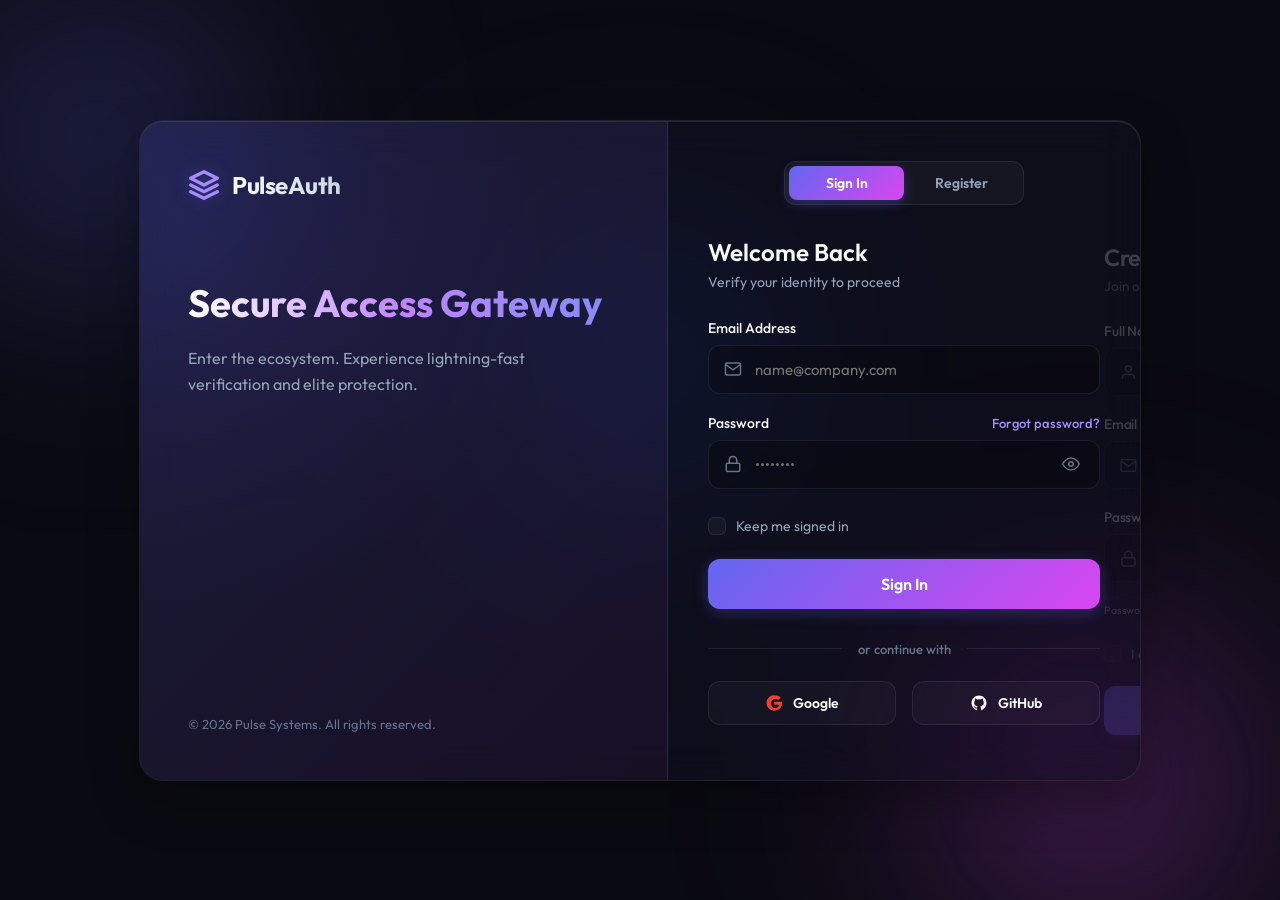
==== index.html @ 5c6af11a "Initial commit: PulseAuth glassmorphic login page" ====
<!DOCTYPE html>
<html lang="en">
<head>
    <meta charset="UTF-8">
    <meta name="viewport" content="width=device-width, initial-scale=1.0">
    <meta name="description" content="Access the PulseAuth ecosystem. Enter credentials for secure login or create a new user profile with real-time verification and multi-factor capabilities.">
    <title>PulseAuth | Secure Access Gateway</title>
    <link rel="stylesheet" href="style.css">
    <!-- Google Fonts -->
    <link rel="preconnect" href="https://fonts.googleapis.com">
    <link rel="preconnect" href="https://fonts.gstatic.com" crossorigin>
    <link href="https://fonts.googleapis.com/css2?family=Outfit:wght@300;400;500;600;700&display=swap" rel="stylesheet">
</head>
<body>
    <!-- Animated background gradient bubbles -->
    <div class="bg-blobs">
        <div class="blob blob-1"></div>
        <div class="blob blob-2"></div>
        <div class="blob blob-3"></div>
    </div>

    <!-- Main Card Container -->
    <main class="auth-container">
        <!-- Notification toast -->
        <div class="toast" id="toast-notification" aria-live="polite">
            <span class="toast-icon" id="toast-icon-wrapper"></span>
            <span class="toast-message" id="toast-msg-text"></span>
        </div>

        <div class="auth-card">
            <!-- Left Panel (Branding / Welcome) - Hidden on mobile, beautiful on desktop -->
            <section class="brand-panel">
                <div class="brand-content">
                    <div class="logo">
                        <svg viewBox="0 0 24 24" width="32" height="32" stroke="currentColor" stroke-width="2.5" fill="none" stroke-linecap="round" stroke-linejoin="round">
                            <polygon points="12 2 2 7 12 12 22 7 12 2"></polygon>
                            <polyline points="2 17 12 22 22 17"></polyline>
                            <polyline points="2 12 12 17 22 12"></polyline>
                        </svg>
                        <h1 class="logo-text" id="main-title">PulseAuth</h1>
                    </div>
                    <h2>Secure Access Gateway</h2>
                    <p>Enter the ecosystem. Experience lightning-fast verification and elite protection.</p>
                </div>
                <div class="brand-footer">
                    <span>© 2026 Pulse Systems. All rights reserved.</span>
                </div>
            </section>

            <!-- Right Panel (Forms) -->
            <section class="form-panel">
                <!-- Toggle Mode Header -->
                <div class="form-header">
                    <div class="tab-switcher">
                        <button type="button" class="tab-btn active" id="tab-login-btn">Sign In</button>
                        <button type="button" class="tab-btn" id="tab-signup-btn">Register</button>
                        <span class="tab-indicator" id="tab-slider-indicator"></span>
                    </div>
                </div>

                <!-- Forms Container -->
                <div class="forms-wrapper" id="forms-slider-wrapper">
                    <!-- Login Form -->
                    <form id="login-form-element" class="auth-form active" novalidate>
                        <div class="form-title">
                            <h3>Welcome Back</h3>
                            <p>Verify your identity to proceed</p>
                        </div>

                        <!-- Email Input Group -->
                        <div class="input-group" id="login-email-group">
                            <label for="login-email-field">Email Address</label>
                            <div class="input-wrapper">
                                <svg class="input-icon" viewBox="0 0 24 24" width="18" height="18" stroke="currentColor" stroke-width="2" fill="none">
                                    <path d="M4 4h16c1.1 0 2 .9 2 2v12c0 1.1-.9 2-2 2H4c-1.1 0-2-.9-2-2V6c0-1.1.9-2 2-2z"></path>
                                    <polyline points="22,6 12,13 2,6"></polyline>
                                </svg>
                                <input type="email" id="login-email-field" placeholder="name@company.com" autocomplete="email" required>
                                <span class="validation-status" id="login-email-status"></span>
                            </div>
                            <span class="error-msg" id="login-email-error"></span>
                        </div>

                        <!-- Password Input Group -->
                        <div class="input-group" id="login-password-group">
                            <div class="label-row">
                                <label for="login-password-field">Password</label>
                                <a href="#" class="forgot-link" id="forgot-password-link">Forgot password?</a>
                            </div>
                            <div class="input-wrapper">
                                <svg class="input-icon" viewBox="0 0 24 24" width="18" height="18" stroke="currentColor" stroke-width="2" fill="none">
                                    <rect x="3" y="11" width="18" height="11" rx="2" ry="2"></rect>
                                    <path d="M7 11V7a5 5 0 0 1 10 0v4"></path>
                                </svg>
                                <input type="password" id="login-password-field" placeholder="••••••••" required>
                                <button type="button" class="password-toggle" id="login-password-toggle-btn" aria-label="Toggle password visibility">
                                    <!-- Eye icon -->
                                    <svg class="eye-open" viewBox="0 0 24 24" width="18" height="18" stroke="currentColor" stroke-width="2" fill="none">
                                        <path d="M1 12s4-8 11-8 11 8 11 8-4 8-11 8-11-8-11-8z"></path>
                                        <circle cx="12" cy="12" r="3"></circle>
                                    </svg>
                                    <!-- Eye-off icon (hidden by default) -->
                                    <svg class="eye-closed hidden" viewBox="0 0 24 24" width="18" height="18" stroke="currentColor" stroke-width="2" fill="none">
                                        <path d="M17.94 17.94A10.07 10.07 0 0 1 12 20c-7 0-11-8-11-8a18.45 18.45 0 0 1 5.06-5.94M9.9 4.24A9.12 9.12 0 0 1 12 4c7 0 11 8 11 8a18.5 18.5 0 0 1-2.16 3.19m-6.72-1.07a3 3 0 1 1-4.24-4.24"></path>
                                        <line x1="1" y1="1" x2="23" y2="23"></line>
                                    </svg>
                                </button>
                                <span class="validation-status" id="login-password-status"></span>
                            </div>
                            <span class="error-msg" id="login-password-error"></span>
                        </div>

                        <!-- Remember Me -->
                        <div class="checkbox-row" id="login-remember-row">
                            <label class="custom-checkbox" for="login-remember-checkbox">
                                <input type="checkbox" id="login-remember-checkbox">
                                <span class="checkmark"></span>
                                <span class="label-text">Keep me signed in</span>
                            </label>
                        </div>

                        <!-- Submit Button -->
                        <button type="submit" class="submit-btn" id="login-submit-btn">
                            <span class="btn-text" id="login-btn-text">Sign In</span>
                            <span class="btn-loader hidden" id="login-btn-loader">
                                <svg class="spinner" viewBox="0 0 50 50">
                                    <circle class="path" cx="25" cy="25" r="20" fill="none" stroke-width="5"></circle>
                                </svg>
                            </span>
                        </button>

                        <!-- Social Logins -->
                        <div class="social-section" id="login-social-container">
                            <div class="divider">
                                <span>or continue with</span>
                            </div>
                            <div class="social-grid">
                                <button type="button" class="social-btn google-btn" id="login-google-btn">
                                    <svg viewBox="0 0 24 24" width="18" height="18">
                                        <path fill="#EA4335" d="M12.24 10.285V14.4h6.887c-.648 2.41-2.519 4.2-5.187 4.2-3.324 0-6.02-2.7-6.02-6.02s2.696-6.02 6.02-6.02c1.5 0 2.87.55 3.93 1.45l3.07-3.07C18.91 2.94 15.79 1.8 12.24 1.8 6.58 1.8 2 6.38 2 12s4.58 10.2 10.24 10.2c5.91 0 10.56-4.16 10.56-10.2 0-.62-.07-1.21-.2-1.785H12.24z"></path>
                                    </svg>
                                    <span>Google</span>
                                </button>
                                <button type="button" class="social-btn github-btn" id="login-github-btn">
                                    <svg viewBox="0 0 24 24" width="18" height="18" fill="currentColor">
                                        <path d="M12 2C6.477 2 2 6.477 2 12c0 4.42 2.865 8.166 6.839 9.489.5.092.682-.217.682-.482 0-.237-.008-.866-.013-1.7-2.782.603-3.369-1.34-3.369-1.34-.454-1.156-1.11-1.464-1.11-1.464-.908-.62.069-.608.069-.608 1.003.07 1.531 1.03 1.531 1.03.892 1.529 2.341 1.087 2.91.831.092-.646.35-1.086.636-1.336-2.22-.253-4.555-1.11-4.555-4.943 0-1.091.39-1.984 1.029-2.683-.103-.253-.446-1.27.098-2.647 0 0 .84-.269 2.75 1.025A9.564 9.564 0 0112 6.844c.85.004 1.705.115 2.504.337 1.909-1.294 2.747-1.025 2.747-1.025.546 1.377.203 2.394.1 2.647.64.699 1.028 1.592 1.028 2.683 0 3.842-2.339 4.687-4.566 4.935.359.309.678.919.678 1.852 0 1.336-.012 2.415-.012 2.743 0 .267.18.579.688.481C19.137 20.162 22 16.418 22 12c0-5.523-4.477-10-10-10z"></path>
                                    </svg>
                                    <span>GitHub</span>
                                </button>
                            </div>
                        </div>
                    </form>

                    <!-- Signup Form -->
                    <form id="signup-form-element" class="auth-form" novalidate>
                        <div class="form-title">
                            <h3>Create Account</h3>
                            <p>Join our secure ecosystem today</p>
                        </div>

                        <!-- Name Input Group -->
                        <div class="input-group" id="signup-name-group">
                            <label for="signup-name-field">Full Name</label>
                            <div class="input-wrapper">
                                <svg class="input-icon" viewBox="0 0 24 24" width="18" height="18" stroke="currentColor" stroke-width="2" fill="none">
                                    <path d="M20 21v-2a4 4 0 0 0-4-4H8a4 4 0 0 0-4 4v2"></path>
                                    <circle cx="12" cy="7" r="4"></circle>
                                </svg>
                                <input type="text" id="signup-name-field" placeholder="John Doe" autocomplete="name" required>
                                <span class="validation-status" id="signup-name-status"></span>
                            </div>
                            <span class="error-msg" id="signup-name-error"></span>
                        </div>

                        <!-- Email Input Group -->
                        <div class="input-group" id="signup-email-group">
                            <label for="signup-email-field">Email Address</label>
                            <div class="input-wrapper">
                                <svg class="input-icon" viewBox="0 0 24 24" width="18" height="18" stroke="currentColor" stroke-width="2" fill="none">
                                    <path d="M4 4h16c1.1 0 2 .9 2 2v12c0 1.1-.9 2-2 2H4c-1.1 0-2-.9-2-2V6c0-1.1.9-2 2-2z"></path>
                                    <polyline points="22,6 12,13 2,6"></polyline>
                                </svg>
                                <input type="email" id="signup-email-field" placeholder="name@company.com" autocomplete="email" required>
                                <span class="validation-status" id="signup-email-status"></span>
                            </div>
                            <span class="error-msg" id="signup-email-error"></span>
                        </div>

                        <!-- Password Input Group -->
                        <div class="input-group" id="signup-password-group">
                            <label for="signup-password-field">Password</label>
                            <div class="input-wrapper">
                                <svg class="input-icon" viewBox="0 0 24 24" width="18" height="18" stroke="currentColor" stroke-width="2" fill="none">
                                    <rect x="3" y="11" width="18" height="11" rx="2" ry="2"></rect>
                                    <path d="M7 11V7a5 5 0 0 1 10 0v4"></path>
                                </svg>
                                <input type="password" id="signup-password-field" placeholder="Min. 8 characters" required>
                                <button type="button" class="password-toggle" id="signup-password-toggle-btn" aria-label="Toggle password visibility">
                                    <!-- Eye icon -->
                                    <svg class="eye-open" viewBox="0 0 24 24" width="18" height="18" stroke="currentColor" stroke-width="2" fill="none">
                                        <path d="M1 12s4-8 11-8 11 8 11 8-4 8-11 8-11-8-11-8z"></path>
                                        <circle cx="12" cy="12" r="3"></circle>
                                    </svg>
                                    <!-- Eye-off icon (hidden by default) -->
                                    <svg class="eye-closed hidden" viewBox="0 0 24 24" width="18" height="18" stroke="currentColor" stroke-width="2" fill="none">
                                        <path d="M17.94 17.94A10.07 10.07 0 0 1 12 20c-7 0-11-8-11-8a18.45 18.45 0 0 1 5.06-5.94M9.9 4.24A9.12 9.12 0 0 1 12 4c7 0 11 8 11 8a18.5 18.5 0 0 1-2.16 3.19m-6.72-1.07a3 3 0 1 1-4.24-4.24"></path>
                                        <line x1="1" y1="1" x2="23" y2="23"></line>
                                    </svg>
                                </button>
                                <span class="validation-status" id="signup-password-status"></span>
                            </div>
                            <!-- Password Strength Indicator -->
                            <div class="password-strength-meter" id="signup-password-strength-meter">
                                <div class="meter-bar"><div class="meter-fill" id="strength-fill"></div></div>
                                <span class="meter-label" id="strength-label">Password strength: Weak</span>
                            </div>
                            <span class="error-msg" id="signup-password-error"></span>
                        </div>

                        <!-- Terms of Service -->
                        <div class="checkbox-row" id="signup-terms-row">
                            <label class="custom-checkbox" for="signup-terms-checkbox">
                                <input type="checkbox" id="signup-terms-checkbox" required>
                                <span class="checkmark"></span>
                                <span class="label-text">I agree to the <a href="#" class="inline-link" id="terms-link">Terms of Service</a> & <a href="#" class="inline-link" id="privacy-link">Privacy Policy</a></span>
                            </label>
                        </div>

                        <!-- Submit Button -->
                        <button type="submit" class="submit-btn" id="signup-submit-btn">
                            <span class="btn-text" id="signup-btn-text">Create Account</span>
                            <span class="btn-loader hidden" id="signup-btn-loader">
                                <svg class="spinner" viewBox="0 0 50 50">
                                    <circle class="path" cx="25" cy="25" r="20" fill="none" stroke-width="5"></circle>
                                </svg>
                            </span>
                        </button>
                    </form>
                </div>
            </section>
        </div>
    </main>

    <!-- Script file -->
    <script src="app.js"></script>
</body>
</html>
---- style.css ----
/* -------------------------------------------------------------
   PulseAuth Core Stylesheet
   Design Paradigm: Premium Glassmorphism, Dark-mode, Dynamic Gradients
------------------------------------------------------------- */

/* Google Fonts Import */
@import url('https://fonts.googleapis.com/css2?family=Outfit:wght@300;400;500;600;700&display=swap');

/* CSS Variables */
:root {
    --bg-primary: #0a0a12;
    --bg-card: rgba(18, 18, 29, 0.6);
    --border-color: rgba(255, 255, 255, 0.08);
    --border-focus: #8b5cf6; /* Vibrant violet */
    
    /* Brand Gradient Colors */
    --gradient-start: #6366f1; /* Indigo */
    --gradient-end: #d946ef;   /* Fuchsia */
    --gradient-glow: rgba(99, 102, 241, 0.3);
    
    /* Text Colors */
    --text-primary: #f8fafc;
    --text-secondary: #94a3b8;
    --text-muted: #64748b;
    --text-link: #a78bfa;
    
    /* Validation Colors */
    --color-success: #10b981;
    --color-warning: #f59e0b;
    --color-error: #ef4444;
    
    /* Fonts and Animation Speeds */
    --font-main: 'Outfit', -apple-system, BlinkMacSystemFont, 'Segoe UI', Roboto, sans-serif;
    --transition-smooth: all 0.3s cubic-bezier(0.4, 0, 0.2, 1);
    --transition-bounce: all 0.5s cubic-bezier(0.34, 1.56, 0.64, 1);
}

/* 1. Global Reset & Body */
* {
    margin: 0;
    padding: 0;
    box-sizing: border-box;
}

body {
    font-family: var(--font-main);
    background-color: var(--bg-primary);
    color: var(--text-primary);
    min-height: 100vh;
    display: flex;
    justify-content: center;
    align-items: center;
    overflow-x: hidden;
    position: relative;
}

/* 2. Floating Background Blobs */
.bg-blobs {
    position: absolute;
    width: 100%;
    height: 100%;
    top: 0;
    left: 0;
    z-index: 0;
    overflow: hidden;
    pointer-events: none;
}

.blob {
    position: absolute;
    border-radius: 50%;
    filter: blur(100px);
    opacity: 0.35;
    mix-blend-mode: screen;
}

.blob-1 {
    width: 450px;
    height: 450px;
    background: radial-gradient(circle, var(--gradient-start) 0%, rgba(99,102,241,0) 70%);
    top: -10%;
    left: -10%;
    animation: float 25s infinite alternate ease-in-out;
}

.blob-2 {
    width: 500px;
    height: 500px;
    background: radial-gradient(circle, var(--gradient-end) 0%, rgba(217,70,239,0) 70%);
    bottom: -15%;
    right: -5%;
    animation: float 30s infinite alternate-reverse ease-in-out;
}

.blob-3 {
    width: 350px;
    height: 350px;
    background: radial-gradient(circle, #3b82f6 0%, rgba(59,130,246,0) 70%);
    top: 40%;
    left: 50%;
    transform: translate(-50%, -50%);
    animation: float 20s infinite alternate ease-in-out;
}

@keyframes float {
    0% {
        transform: translate(0, 0) scale(1);
    }
    50% {
        transform: translate(50px, -40px) scale(1.1);
    }
    100% {
        transform: translate(-30px, 50px) scale(0.9);
    }
}

/* 3. Main Auth Container & Card */
.auth-container {
    position: relative;
    z-index: 10;
    width: 100%;
    max-width: 1050px;
    padding: 24px;
    display: flex;
    justify-content: center;
    align-items: center;
}

.auth-card {
    background: var(--bg-card);
    border: 1px solid var(--border-color);
    border-radius: 24px;
    box-shadow: 0 20px 50px rgba(0, 0, 0, 0.3),
                inset 0 1px 0 rgba(255, 255, 255, 0.1);
    backdrop-filter: blur(20px) saturate(180%);
    -webkit-backdrop-filter: blur(20px) saturate(180%);
    width: 100%;
    display: flex;
    overflow: hidden;
    min-height: 640px;
}

/* 4. Left Panel (Brand Branding) */
.brand-panel {
    flex: 1.1;
    background: linear-gradient(135deg, rgba(99, 102, 241, 0.15) 0%, rgba(217, 70, 239, 0.05) 100%);
    border-right: 1px solid var(--border-color);
    padding: 48px;
    display: flex;
    flex-direction: column;
    justify-content: space-between;
    position: relative;
    overflow: hidden;
}

.brand-panel::before {
    content: '';
    position: absolute;
    top: 0;
    left: 0;
    width: 100%;
    height: 100%;
    background: radial-gradient(circle at 10% 20%, rgba(99, 102, 241, 0.1) 0%, transparent 50%);
    pointer-events: none;
}

.brand-content {
    position: relative;
    z-index: 2;
}

.logo {
    display: flex;
    align-items: center;
    gap: 12px;
    color: var(--text-primary);
    margin-bottom: 80px;
}

.logo svg {
    color: var(--text-link);
    filter: drop-shadow(0 0 8px var(--gradient-glow));
}

.logo-text {
    font-size: 24px;
    font-weight: 700;
    letter-spacing: -0.5px;
    background: linear-gradient(to right, var(--text-primary), #cbd5e1);
    -webkit-background-clip: text;
    -webkit-text-fill-color: transparent;
}

.brand-panel h2 {
    font-size: 38px;
    font-weight: 700;
    line-height: 1.2;
    margin-bottom: 20px;
    background: linear-gradient(to right, #ffffff, #c084fc, #818cf8);
    -webkit-background-clip: text;
    -webkit-text-fill-color: transparent;
}

.brand-panel p {
    color: var(--text-secondary);
    font-size: 16px;
    line-height: 1.6;
    max-width: 380px;
}

.brand-footer {
    color: var(--text-muted);
    font-size: 13px;
}

/* 5. Right Panel (Forms) */
.form-panel {
    flex: 1;
    padding: 40px;
    display: flex;
    flex-direction: column;
    overflow: hidden;
}

.form-header {
    margin-bottom: 32px;
    display: flex;
    justify-content: center;
}

/* Tab Switcher */
.tab-switcher {
    background: rgba(255, 255, 255, 0.04);
    border: 1px solid var(--border-color);
    border-radius: 12px;
    padding: 4px;
    display: flex;
    position: relative;
    width: 240px;
    isolation: isolate;
}

.tab-btn {
    flex: 1;
    background: transparent;
    border: none;
    color: var(--text-secondary);
    font-family: var(--font-main);
    font-size: 14px;
    font-weight: 600;
    padding: 8px 0;
    cursor: pointer;
    z-index: 2;
    transition: var(--transition-smooth);
}

.tab-btn.active {
    color: var(--text-primary);
}

.tab-indicator {
    position: absolute;
    top: 4px;
    left: 4px;
    bottom: 4px;
    width: calc(50% - 4px);
    background: linear-gradient(135deg, var(--gradient-start) 0%, var(--gradient-end) 100%);
    border-radius: 8px;
    z-index: 1;
    box-shadow: 0 4px 12px rgba(99, 102, 241, 0.3);
    transition: transform 0.4s cubic-bezier(0.25, 1, 0.5, 1);
}

/* 6. Forms Slider Mechanics */
.forms-wrapper {
    display: flex;
    width: 200%;
    flex: 1;
    transition: transform 0.6s cubic-bezier(0.76, 0, 0.24, 1);
}

.auth-form {
    width: 50%;
    display: flex;
    flex-direction: column;
    transition: opacity 0.5s ease, transform 0.5s ease;
    opacity: 0.2;
    pointer-events: none;
    transform: scale(0.98);
}

.auth-form.active {
    opacity: 1;
    pointer-events: all;
    transform: scale(1);
}

/* 7. Form Typography & Groups */
.form-title {
    margin-bottom: 28px;
}

.form-title h3 {
    font-size: 24px;
    font-weight: 600;
    margin-bottom: 6px;
    color: var(--text-primary);
}

.form-title p {
    color: var(--text-secondary);
    font-size: 14px;
}

.input-group {
    margin-bottom: 20px;
    display: flex;
    flex-direction: column;
    gap: 8px;
}

.input-group label {
    font-size: 14px;
    font-weight: 500;
    color: var(--text-primary);
}

.label-row {
    display: flex;
    justify-content: space-between;
    align-items: center;
}

.forgot-link {
    font-size: 13px;
    color: var(--text-link);
    text-decoration: none;
    font-weight: 500;
    transition: var(--transition-smooth);
}

.forgot-link:hover {
    color: #c084fc;
    text-shadow: 0 0 6px rgba(167, 139, 250, 0.4);
}

/* Input Wrapper & Field */
.input-wrapper {
    position: relative;
    display: flex;
    align-items: center;
}

.input-wrapper input {
    width: 100%;
    background: rgba(0, 0, 0, 0.25);
    border: 1px solid var(--border-color);
    border-radius: 12px;
    padding: 14px 16px 14px 46px;
    color: var(--text-primary);
    font-family: var(--font-main);
    font-size: 15px;
    outline: none;
    transition: var(--transition-smooth);
}

.input-wrapper input:focus {
    border-color: var(--border-focus);
    background: rgba(0, 0, 0, 0.4);
    box-shadow: 0 0 0 4px rgba(139, 92, 246, 0.15);
}

.input-icon {
    position: absolute;
    left: 16px;
    color: var(--text-muted);
    transition: var(--transition-smooth);
    pointer-events: none;
}

.input-wrapper input:focus ~ .input-icon {
    color: var(--border-focus);
}

/* Password Toggle Eye Button */
.password-toggle {
    position: absolute;
    right: 16px;
    background: none;
    border: none;
    color: var(--text-muted);
    cursor: pointer;
    padding: 4px;
    display: flex;
    align-items: center;
    justify-content: center;
    transition: var(--transition-smooth);
    border-radius: 4px;
}

.password-toggle:hover {
    color: var(--text-primary);
}

.password-toggle:focus-visible {
    outline: 2px solid var(--border-focus);
}

.hidden {
    display: none !important;
}

/* Real-Time Input States Styles */
.input-group.success input {
    border-color: var(--color-success);
    box-shadow: 0 0 0 4px rgba(16, 185, 129, 0.1);
}

.input-group.error input {
    border-color: var(--color-error);
    box-shadow: 0 0 0 4px rgba(239, 68, 68, 0.1);
}

/* Green Check & Red Warning icons in inputs */
.validation-status {
    position: absolute;
    right: 48px; /* Offset to allow room for eye toggle if password */
    display: flex;
    align-items: center;
    pointer-events: none;
    opacity: 0;
    transform: scale(0.8);
    transition: var(--transition-bounce);
}

/* For non-password fields, we can shift right a bit */
.input-group:not(#login-password-group):not(#signup-password-group) .validation-status {
    right: 16px;
}

.input-group.success .validation-status {
    opacity: 1;
    transform: scale(1);
    color: var(--color-success);
}

.input-group.error .validation-status {
    opacity: 1;
    transform: scale(1);
    color: var(--color-error);
}

.validation-status::before {
    content: '';
    display: inline-block;
    width: 16px;
    height: 16px;
}

.input-group.success .validation-status::before {
    /* SVG checkmark */
    background: url("data:image/svg+xml,%3Csvg xmlns='http://www.w3.org/2000/svg' viewBox='0 0 24 24' fill='none' stroke='%2310b981' stroke-width='3' stroke-linecap='round' stroke-linejoin='round'%3E%3Cpolyline points='20 6 9 17 4 12'%3E%3C/polyline%3E%3C/svg%3E") no-repeat center;
}

.input-group.error .validation-status::before {
    /* SVG alert-circle */
    background: url("data:image/svg+xml,%3Csvg xmlns='http://www.w3.org/2000/svg' viewBox='0 0 24 24' fill='none' stroke='%23ef4444' stroke-width='3' stroke-linecap='round' stroke-linejoin='round'%3E%3Ccircle cx='12' cy='12' r='10'%3E%3C/circle%3E%3Cline x1='12' y1='8' x2='12' y2='12'%3E%3C/line%3E%3Cline x1='12' y1='16' x2='12.01' y2='16'%3E%3C/line%3E%3C/svg%3E") no-repeat center;
}

/* Error messages below inputs */
.error-msg {
    font-size: 12px;
    color: var(--color-error);
    margin-top: 2px;
    display: none;
    animation: slideDown 0.3s ease forwards;
}

.input-group.error .error-msg {
    display: block;
}

@keyframes slideDown {
    from {
        opacity: 0;
        transform: translateY(-5px);
    }
    to {
        opacity: 1;
        transform: translateY(0);
    }
}

/* Password Strength Meter */
.password-strength-meter {
    margin-top: 6px;
    display: flex;
    flex-direction: column;
    gap: 4px;
}

.meter-bar {
    height: 4px;
    background: rgba(255, 255, 255, 0.05);
    border-radius: 2px;
    overflow: hidden;
}

.meter-fill {
    height: 100%;
    width: 0%;
    background: var(--text-muted);
    transition: var(--transition-smooth);
}

.meter-label {
    font-size: 11px;
    font-weight: 500;
    color: var(--text-secondary);
}

/* 8. Custom Checkbox */
.checkbox-row {
    margin: 8px 0 24px 0;
}

.custom-checkbox {
    display: flex;
    align-items: center;
    position: relative;
    padding-left: 28px;
    cursor: pointer;
    font-size: 14px;
    color: var(--text-secondary);
    user-select: none;
}

.custom-checkbox input {
    position: absolute;
    opacity: 0;
    cursor: pointer;
    height: 0;
    width: 0;
}

.checkmark {
    position: absolute;
    top: 50%;
    left: 0;
    transform: translateY(-50%);
    height: 18px;
    width: 18px;
    background-color: rgba(255, 255, 255, 0.04);
    border: 1px solid var(--border-color);
    border-radius: 6px;
    transition: var(--transition-smooth);
}

.custom-checkbox:hover input ~ .checkmark {
    border-color: var(--text-muted);
}

.custom-checkbox input:checked ~ .checkmark {
    background: linear-gradient(135deg, var(--gradient-start) 0%, var(--gradient-end) 100%);
    border-color: transparent;
    box-shadow: 0 4px 10px rgba(99, 102, 241, 0.25);
}

.checkmark:after {
    content: "";
    position: absolute;
    display: none;
}

.custom-checkbox input:checked ~ .checkmark:after {
    display: block;
}

.custom-checkbox .checkmark:after {
    left: 6px;
    top: 2px;
    width: 4px;
    height: 8px;
    border: solid white;
    border-width: 0 2px 2px 0;
    transform: rotate(45deg);
}

.custom-checkbox .inline-link {
    color: var(--text-link);
    text-decoration: none;
    font-weight: 500;
    transition: var(--transition-smooth);
}

.custom-checkbox .inline-link:hover {
    color: #c084fc;
}

/* 9. Buttons (Submit & Socials) */
.submit-btn {
    width: 100%;
    background: linear-gradient(135deg, var(--gradient-start) 0%, var(--gradient-end) 100%);
    border: none;
    border-radius: 12px;
    padding: 15px 0;
    color: white;
    font-family: var(--font-main);
    font-size: 16px;
    font-weight: 600;
    cursor: pointer;
    display: flex;
    justify-content: center;
    align-items: center;
    position: relative;
    overflow: hidden;
    box-shadow: 0 4px 15px rgba(99, 102, 241, 0.3);
    transition: var(--transition-bounce);
}

.submit-btn:hover {
    transform: translateY(-2px);
    box-shadow: 0 8px 24px rgba(217, 70, 239, 0.4),
                0 0 0 2px rgba(255, 255, 255, 0.15);
}

.submit-btn:active {
    transform: translateY(1px);
}

.btn-loader {
    display: flex;
    align-items: center;
    justify-content: center;
    position: absolute;
}

.btn-text.hidden {
    opacity: 0;
}

/* Spinner Styles */
.spinner {
    animation: rotate 2s linear infinite;
    width: 24px;
    height: 24px;
}

.spinner .path {
    stroke: #ffffff;
    stroke-linecap: round;
    animation: dash 1.5s ease-in-out infinite;
}

@keyframes rotate {
    100% {
        transform: rotate(360deg);
    }
}

@keyframes dash {
    0% {
        stroke-dasharray: 1, 150;
        stroke-dashoffset: 0;
    }
    50% {
        stroke-dasharray: 90, 150;
        stroke-dashoffset: -35;
    }
    100% {
        stroke-dasharray: 90, 150;
        stroke-dashoffset: -124;
    }
}

/* Social Section styling */
.social-section {
    margin-top: 32px;
}

.divider {
    display: flex;
    align-items: center;
    text-align: center;
    margin-bottom: 24px;
}

.divider::before,
.divider::after {
    content: '';
    flex: 1;
    border-bottom: 1px solid var(--border-color);
}

.divider span {
    padding: 0 16px;
    font-size: 13px;
    color: var(--text-muted);
    font-weight: 500;
}

.social-grid {
    display: flex;
    gap: 16px;
}

.social-btn {
    flex: 1;
    background: rgba(255, 255, 255, 0.03);
    border: 1px solid var(--border-color);
    border-radius: 12px;
    padding: 12px 0;
    color: var(--text-primary);
    font-family: var(--font-main);
    font-size: 14px;
    font-weight: 600;
    cursor: pointer;
    display: flex;
    justify-content: center;
    align-items: center;
    gap: 10px;
    transition: var(--transition-smooth);
}

.social-btn:hover {
    background: rgba(255, 255, 255, 0.06);
    border-color: var(--text-muted);
    transform: translateY(-1px);
}

.social-btn:active {
    transform: translateY(0);
}

.google-btn svg {
    /* Google colors are hardcoded inside SVG paths, only path needs matching layout */
}

.github-btn svg {
    color: var(--text-primary);
}

/* 10. Toast Notification System */
.toast {
    position: fixed;
    top: 30px;
    right: 30px;
    background: rgba(18, 18, 29, 0.85);
    border: 1px solid var(--border-color);
    border-radius: 16px;
    padding: 16px 24px;
    display: flex;
    align-items: center;
    gap: 12px;
    box-shadow: 0 10px 30px rgba(0, 0, 0, 0.4);
    backdrop-filter: blur(15px);
    -webkit-backdrop-filter: blur(15px);
    z-index: 1000;
    transform: translateY(-100px) scale(0.9);
    opacity: 0;
    pointer-events: none;
    transition: all 0.5s cubic-bezier(0.175, 0.885, 0.32, 1.275);
}

.toast.show {
    transform: translateY(0) scale(1);
    opacity: 1;
    pointer-events: all;
}

.toast-icon {
    width: 20px;
    height: 20px;
    display: flex;
    align-items: center;
    justify-content: center;
}

.toast-message {
    font-size: 14px;
    font-weight: 500;
    color: var(--text-primary);
}

/* Toast Success / Error Sub-States */
.toast.success {
    border-color: rgba(16, 185, 129, 0.3);
}

.toast.success .toast-icon {
    color: var(--color-success);
    /* Checkmark SVG */
    background: url("data:image/svg+xml,%3Csvg xmlns='http://www.w3.org/2000/svg' viewBox='0 0 24 24' fill='none' stroke='%2310b981' stroke-width='3' stroke-linecap='round' stroke-linejoin='round'%3E%3Cpolyline points='20 6 9 17 4 12'%3E%3C/polyline%3E%3C/svg%3E") no-repeat center;
}

.toast.error {
    border-color: rgba(239, 68, 68, 0.3);
}

.toast.error .toast-icon {
    color: var(--color-error);
    /* Alert SVG */
    background: url("data:image/svg+xml,%3Csvg xmlns='http://www.w3.org/2000/svg' viewBox='0 0 24 24' fill='none' stroke='%23ef4444' stroke-width='3' stroke-linecap='round' stroke-linejoin='round'%3E%3Ccircle cx='12' cy='12' r='10'%3E%3C/circle%3E%3Cline x1='12' y1='8' x2='12' y2='12'%3E%3C/line%3E%3Cline x1='12' y1='16' x2='12.01' y2='16'%3E%3C/line%3E%3C/svg%3E") no-repeat center;
}

/* 11. Responsive Layout adjustments */
@media (max-width: 900px) {
    .auth-card {
        flex-direction: column;
        max-width: 480px;
        min-height: auto;
    }

    .brand-panel {
        padding: 40px;
        border-right: none;
        border-bottom: 1px solid var(--border-color);
    }

    .logo {
        margin-bottom: 24px;
    }

    .brand-panel h2 {
        font-size: 28px;
        margin-bottom: 12px;
    }

    .brand-panel p {
        font-size: 14px;
    }

    .brand-footer {
        display: none; /* Hide brand footer on mobile to save vertical space */
    }

    .form-panel {
        padding: 36px 24px;
    }
}

@media (max-width: 480px) {
    .auth-container {
        padding: 12px;
    }

    .auth-card {
        border-radius: 20px;
    }

    .brand-panel {
        padding: 30px 20px;
    }

    .form-panel {
        padding: 24px 16px;
    }

    .social-grid {
        flex-direction: column;
        gap: 10px;
    }
}
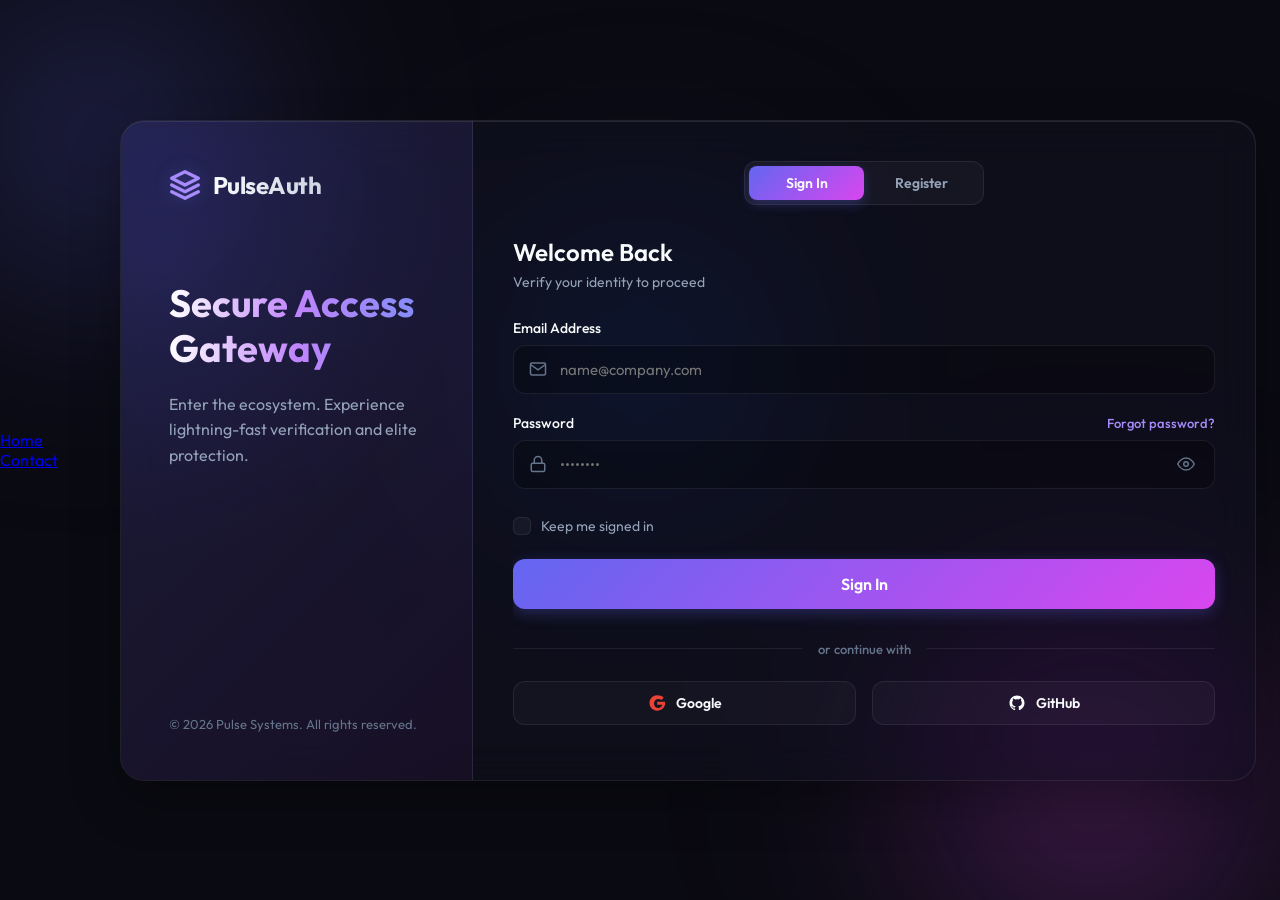
==== commit 78817850: "Add navigation menu to index.html Added navigation links to Home and Contact pages." ====
--- a/index.html
+++ b/index.html
@@ -12,6 +12,10 @@
     <link href="https://fonts.googleapis.com/css2?family=Outfit:wght@300;400;500;600;700&display=swap" rel="stylesheet">
 </head>
 <body>
+    <nav>
+        <a href="index.html">Home</a>
+        <a href="contact.html">Contact</a>
+    </nav>
     <!-- Animated background gradient bubbles -->
     <div class="bg-blobs">
         <div class="blob blob-1"></div>
--- a/style.css
+++ b/style.css
@@ -11,24 +11,27 @@
     --bg-primary: #0a0a12;
     --bg-card: rgba(18, 18, 29, 0.6);
     --border-color: rgba(255, 255, 255, 0.08);
-    --border-focus: #8b5cf6; /* Vibrant violet */
-    
+    --border-focus: #8b5cf6;
+    /* Vibrant violet */
+
     /* Brand Gradient Colors */
-    --gradient-start: #6366f1; /* Indigo */
-    --gradient-end: #d946ef;   /* Fuchsia */
+    --gradient-start: #6366f1;
+    /* Indigo */
+    --gradient-end: #d946ef;
+    /* Fuchsia */
     --gradient-glow: rgba(99, 102, 241, 0.3);
-    
+
     /* Text Colors */
     --text-primary: #f8fafc;
     --text-secondary: #94a3b8;
     --text-muted: #64748b;
     --text-link: #a78bfa;
-    
+
     /* Validation Colors */
     --color-success: #10b981;
     --color-warning: #f59e0b;
     --color-error: #ef4444;
-    
+
     /* Fonts and Animation Speeds */
     --font-main: 'Outfit', -apple-system, BlinkMacSystemFont, 'Segoe UI', Roboto, sans-serif;
     --transition-smooth: all 0.3s cubic-bezier(0.4, 0, 0.2, 1);
@@ -77,7 +80,7 @@
 .blob-1 {
     width: 450px;
     height: 450px;
-    background: radial-gradient(circle, var(--gradient-start) 0%, rgba(99,102,241,0) 70%);
+    background: radial-gradient(circle, var(--gradient-start) 0%, rgba(99, 102, 241, 0) 70%);
     top: -10%;
     left: -10%;
     animation: float 25s infinite alternate ease-in-out;
@@ -86,7 +89,7 @@
 .blob-2 {
     width: 500px;
     height: 500px;
-    background: radial-gradient(circle, var(--gradient-end) 0%, rgba(217,70,239,0) 70%);
+    background: radial-gradient(circle, var(--gradient-end) 0%, rgba(217, 70, 239, 0) 70%);
     bottom: -15%;
     right: -5%;
     animation: float 30s infinite alternate-reverse ease-in-out;
@@ -95,7 +98,7 @@
 .blob-3 {
     width: 350px;
     height: 350px;
-    background: radial-gradient(circle, #3b82f6 0%, rgba(59,130,246,0) 70%);
+    background: radial-gradient(circle, #3b82f6 0%, rgba(59, 130, 246, 0) 70%);
     top: 40%;
     left: 50%;
     transform: translate(-50%, -50%);
@@ -106,9 +109,11 @@
     0% {
         transform: translate(0, 0) scale(1);
     }
+
     50% {
         transform: translate(50px, -40px) scale(1.1);
     }
+
     100% {
         transform: translate(-30px, 50px) scale(0.9);
     }
@@ -119,11 +124,40 @@
     position: relative;
     z-index: 10;
     width: 100%;
-    max-width: 1050px;
+    max-width: 1200px;
     padding: 24px;
     display: flex;
     justify-content: center;
     align-items: center;
+}
+
+.forms-wrapper {
+    position: relative;
+    overflow: hidden;
+    min-height: 500px;
+    display: flex;
+    width: 200%;
+    flex: 1;
+    transition: transform 0.6s cubic-bezier(0.76, 0, 0.24, 1);
+}
+
+.auth-form {
+    width: 50%;
+    flex-shrink: 0;
+    display: flex;
+    flex-direction: column;
+    opacity: 0;
+    pointer-events: none;
+    visibility: hidden;
+    transform: scale(0.98);
+    transition: opacity 0.5s ease, transform 0.5s ease, visibility 0.5s ease;
+}
+
+.auth-form.active {
+    opacity: 1;
+    visibility: visible;
+    pointer-events: auto;
+    transform: scale(1);
 }
 
 .auth-card {
@@ -131,7 +165,7 @@
     border: 1px solid var(--border-color);
     border-radius: 24px;
     box-shadow: 0 20px 50px rgba(0, 0, 0, 0.3),
-                inset 0 1px 0 rgba(255, 255, 255, 0.1);
+        inset 0 1px 0 rgba(255, 255, 255, 0.1);
     backdrop-filter: blur(20px) saturate(180%);
     -webkit-backdrop-filter: blur(20px) saturate(180%);
     width: 100%;
@@ -142,7 +176,7 @@
 
 /* 4. Left Panel (Brand Branding) */
 .brand-panel {
-    flex: 1.1;
+    flex: 0.8;
     background: linear-gradient(135deg, rgba(99, 102, 241, 0.15) 0%, rgba(217, 70, 239, 0.05) 100%);
     border-right: 1px solid var(--border-color);
     padding: 48px;
@@ -215,7 +249,7 @@
 
 /* 5. Right Panel (Forms) */
 .form-panel {
-    flex: 1;
+    flex: 2.2;
     padding: 40px;
     display: flex;
     flex-direction: column;
@@ -271,29 +305,7 @@
     transition: transform 0.4s cubic-bezier(0.25, 1, 0.5, 1);
 }
 
-/* 6. Forms Slider Mechanics */
-.forms-wrapper {
-    display: flex;
-    width: 200%;
-    flex: 1;
-    transition: transform 0.6s cubic-bezier(0.76, 0, 0.24, 1);
-}
-
-.auth-form {
-    width: 50%;
-    display: flex;
-    flex-direction: column;
-    transition: opacity 0.5s ease, transform 0.5s ease;
-    opacity: 0.2;
-    pointer-events: none;
-    transform: scale(0.98);
-}
-
-.auth-form.active {
-    opacity: 1;
-    pointer-events: all;
-    transform: scale(1);
-}
+/* 6. Forms Slider Mechanics (Handled globally above) */
 
 /* 7. Form Typography & Groups */
 .form-title {
@@ -378,7 +390,7 @@
     pointer-events: none;
 }
 
-.input-wrapper input:focus ~ .input-icon {
+.input-wrapper input:focus~.input-icon {
     color: var(--border-focus);
 }
 
@@ -424,7 +436,8 @@
 /* Green Check & Red Warning icons in inputs */
 .validation-status {
     position: absolute;
-    right: 48px; /* Offset to allow room for eye toggle if password */
+    right: 48px;
+    /* Offset to allow room for eye toggle if password */
     display: flex;
     align-items: center;
     pointer-events: none;
@@ -485,6 +498,7 @@
         opacity: 0;
         transform: translateY(-5px);
     }
+
     to {
         opacity: 1;
         transform: translateY(0);
@@ -556,11 +570,11 @@
     transition: var(--transition-smooth);
 }
 
-.custom-checkbox:hover input ~ .checkmark {
+.custom-checkbox:hover input~.checkmark {
     border-color: var(--text-muted);
 }
 
-.custom-checkbox input:checked ~ .checkmark {
+.custom-checkbox input:checked~.checkmark {
     background: linear-gradient(135deg, var(--gradient-start) 0%, var(--gradient-end) 100%);
     border-color: transparent;
     box-shadow: 0 4px 10px rgba(99, 102, 241, 0.25);
@@ -572,7 +586,7 @@
     display: none;
 }
 
-.custom-checkbox input:checked ~ .checkmark:after {
+.custom-checkbox input:checked~.checkmark:after {
     display: block;
 }
 
@@ -621,7 +635,7 @@
 .submit-btn:hover {
     transform: translateY(-2px);
     box-shadow: 0 8px 24px rgba(217, 70, 239, 0.4),
-                0 0 0 2px rgba(255, 255, 255, 0.15);
+        0 0 0 2px rgba(255, 255, 255, 0.15);
 }
 
 .submit-btn:active {
@@ -663,10 +677,12 @@
         stroke-dasharray: 1, 150;
         stroke-dashoffset: 0;
     }
+
     50% {
         stroke-dasharray: 90, 150;
         stroke-dashoffset: -35;
     }
+
     100% {
         stroke-dasharray: 90, 150;
         stroke-dashoffset: -124;
@@ -805,6 +821,10 @@
 
 /* 11. Responsive Layout adjustments */
 @media (max-width: 900px) {
+    .auth-container {
+        max-width: 500px;
+    }
+
     .auth-card {
         flex-direction: column;
         max-width: 480px;
@@ -812,6 +832,7 @@
     }
 
     .brand-panel {
+        flex: none;
         padding: 40px;
         border-right: none;
         border-bottom: 1px solid var(--border-color);
@@ -831,11 +852,52 @@
     }
 
     .brand-footer {
-        display: none; /* Hide brand footer on mobile to save vertical space */
+        display: none;
+        /* Hide brand footer on mobile to save vertical space */
     }
 
     .form-panel {
+        flex: none;
         padding: 36px 24px;
+        overflow: hidden;
+        /* Hide the sliding overflow form on mobile */
+    }
+
+    .form-header {
+        display: flex;
+        /* Show tab-switcher on mobile */
+    }
+
+    /* Restore slider layout on mobile */
+    .forms-wrapper {
+        width: 200%;
+        gap: 0;
+        transition: transform 0.6s cubic-bezier(0.76, 0, 0.24, 1);
+    }
+
+    .forms-wrapper::after {
+        display: none;
+        /* Hide vertical divider on mobile */
+    }
+
+    .auth-form {
+        width: 50%;
+        flex-shrink: 0;
+        /* Prevent forms from squishing/overlapping */
+        opacity: 0;
+        /* Fully transparent when inactive to avoid bleed-through */
+        pointer-events: none;
+        visibility: hidden;
+        /* Prevent focus or visual overlap of inactive form */
+        transform: scale(0.98);
+        transition: opacity 0.5s ease, transform 0.5s ease, visibility 0.5s ease;
+    }
+
+    .auth-form.active {
+        opacity: 1;
+        pointer-events: all;
+        visibility: visible;
+        transform: scale(1);
     }
 }
 
@@ -860,4 +922,4 @@
         flex-direction: column;
         gap: 10px;
     }
-}
+}
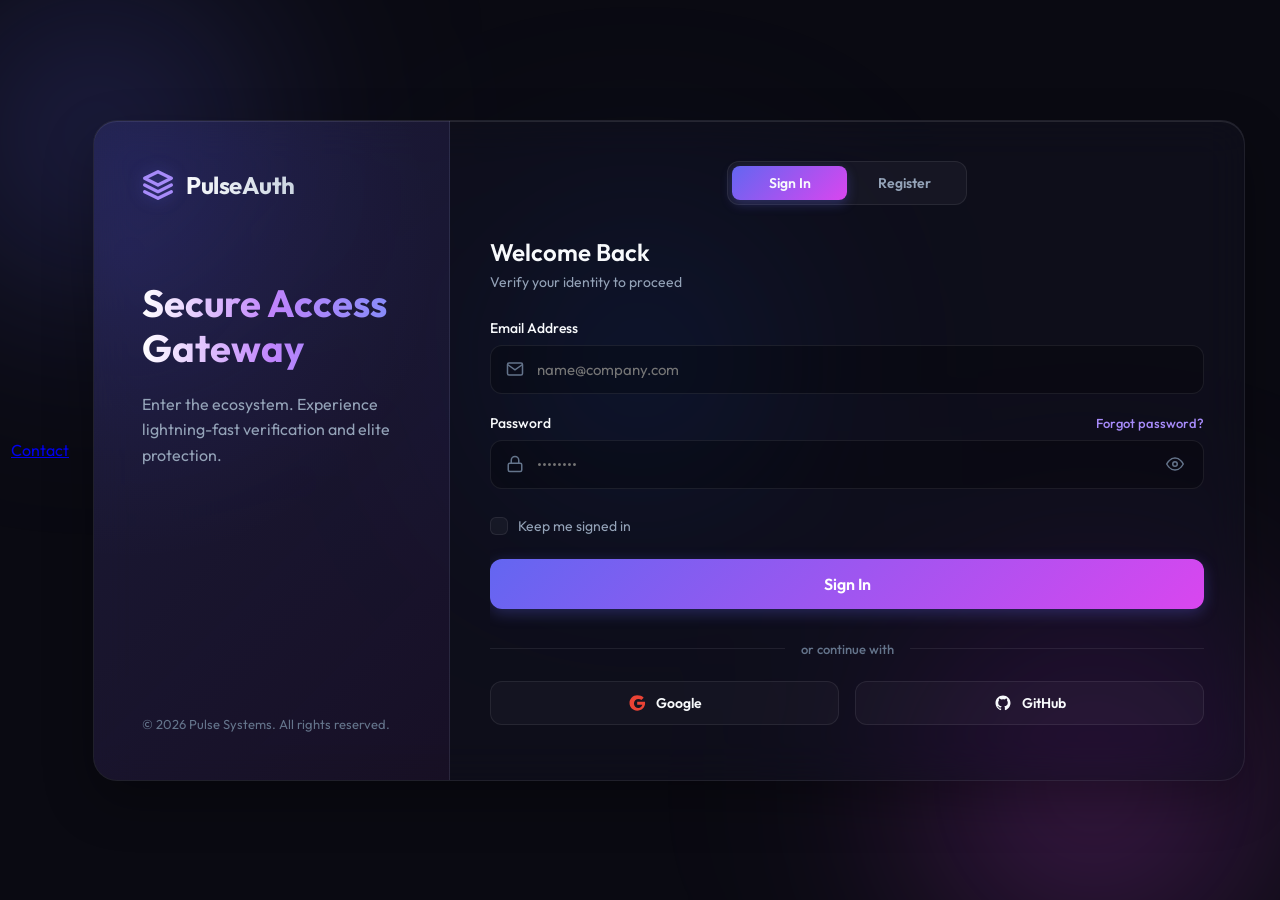
==== commit 998f5bca: "Remove Home link from navigation" ====
--- a/index.html
+++ b/index.html
@@ -13,7 +13,6 @@
 </head>
 <body>
     <nav>
-        <a href="index.html">Home</a>
         <a href="contact.html">Contact</a>
     </nav>
     <!-- Animated background gradient bubbles -->
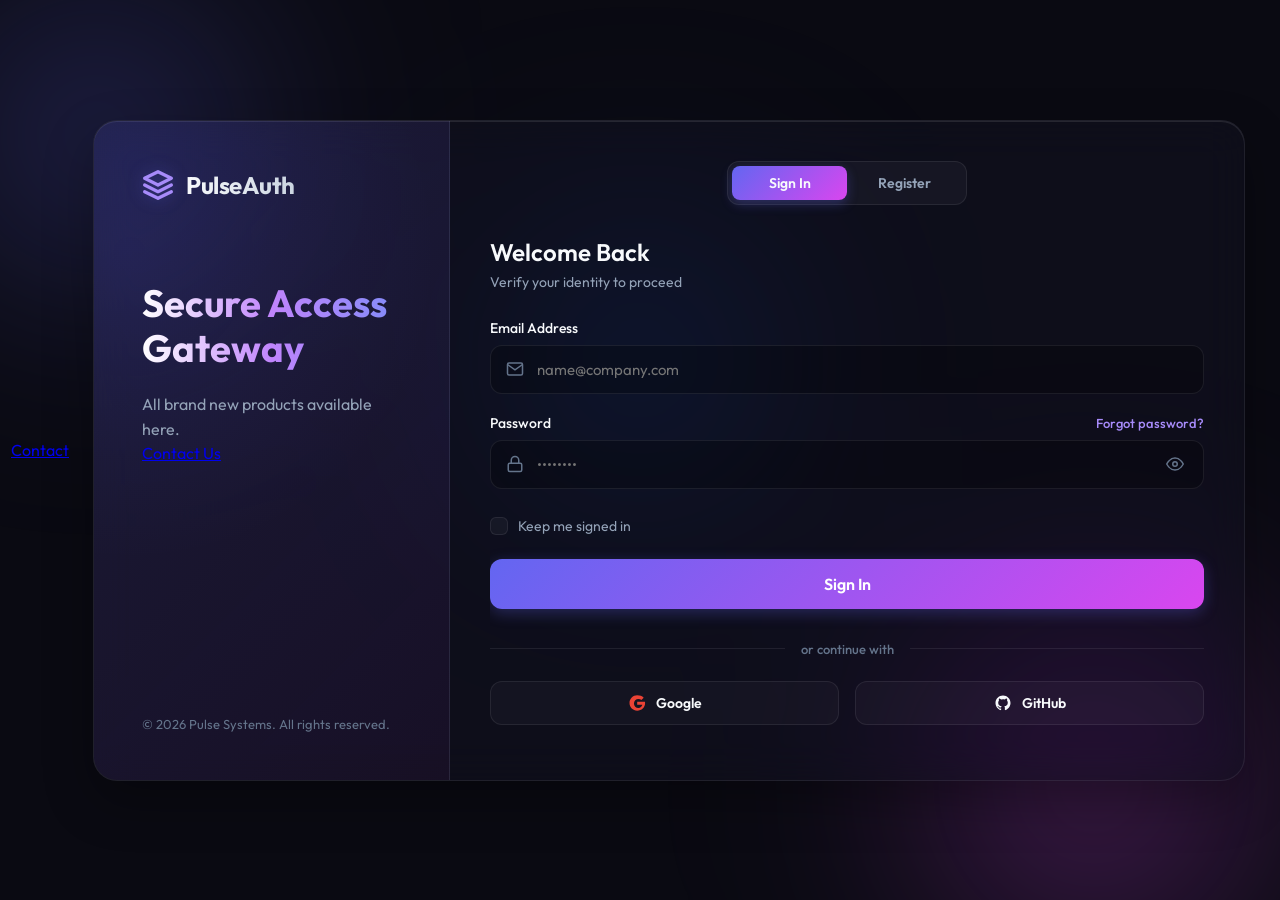
==== commit ef007878: "Update introductory text and add contact link" ====
--- a/index.html
+++ b/index.html
@@ -43,7 +43,8 @@
                         <h1 class="logo-text" id="main-title">PulseAuth</h1>
                     </div>
                     <h2>Secure Access Gateway</h2>
-                    <p>Enter the ecosystem. Experience lightning-fast verification and elite protection.</p>
+                    <p>All brand new products available here.</p>
+                    <a href="contact.html" class="contact-link">Contact Us</a>
                 </div>
                 <div class="brand-footer">
                     <span>© 2026 Pulse Systems. All rights reserved.</span>
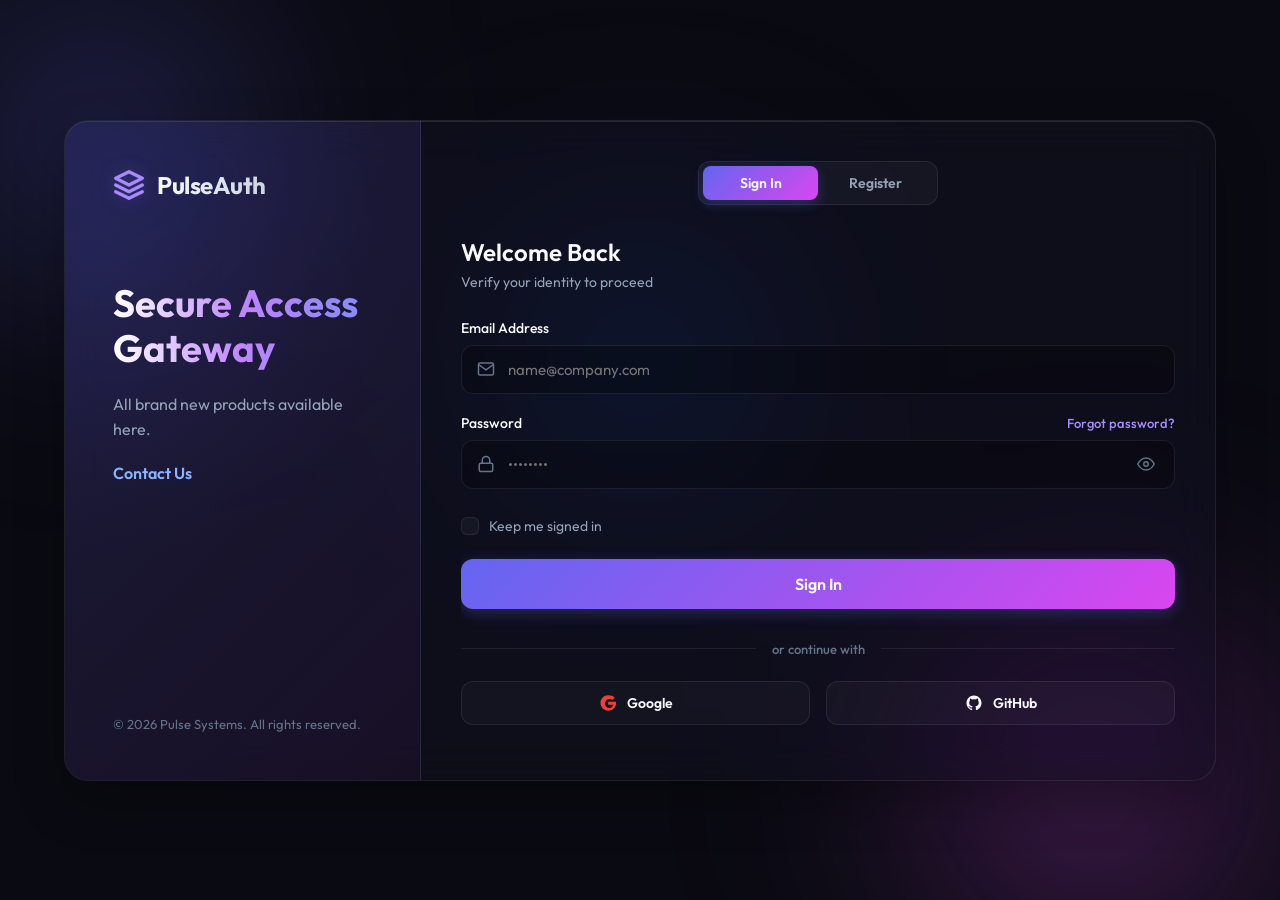
==== commit f0543407: "Remove navigation from index.html Removed the navigation section from the HTML file." ====
--- a/index.html
+++ b/index.html
@@ -12,9 +12,6 @@
     <link href="https://fonts.googleapis.com/css2?family=Outfit:wght@300;400;500;600;700&display=swap" rel="stylesheet">
 </head>
 <body>
-    <nav>
-        <a href="contact.html">Contact</a>
-    </nav>
     <!-- Animated background gradient bubbles -->
     <div class="bg-blobs">
         <div class="blob blob-1"></div>
--- a/style.css
+++ b/style.css
@@ -139,6 +139,18 @@
     width: 200%;
     flex: 1;
     transition: transform 0.6s cubic-bezier(0.76, 0, 0.24, 1);
+}
+.contact-link {
+    display: inline-block;
+    margin-top: 20px;
+    color: #8ab4ff;
+    text-decoration: none;
+    font-weight: 600;
+    transition: 0.3s;
+}
+
+.contact-link:hover {
+    color: #ffffff;
 }
 
 .auth-form {
@@ -922,4 +934,4 @@
         flex-direction: column;
         gap: 10px;
     }
-}+}
